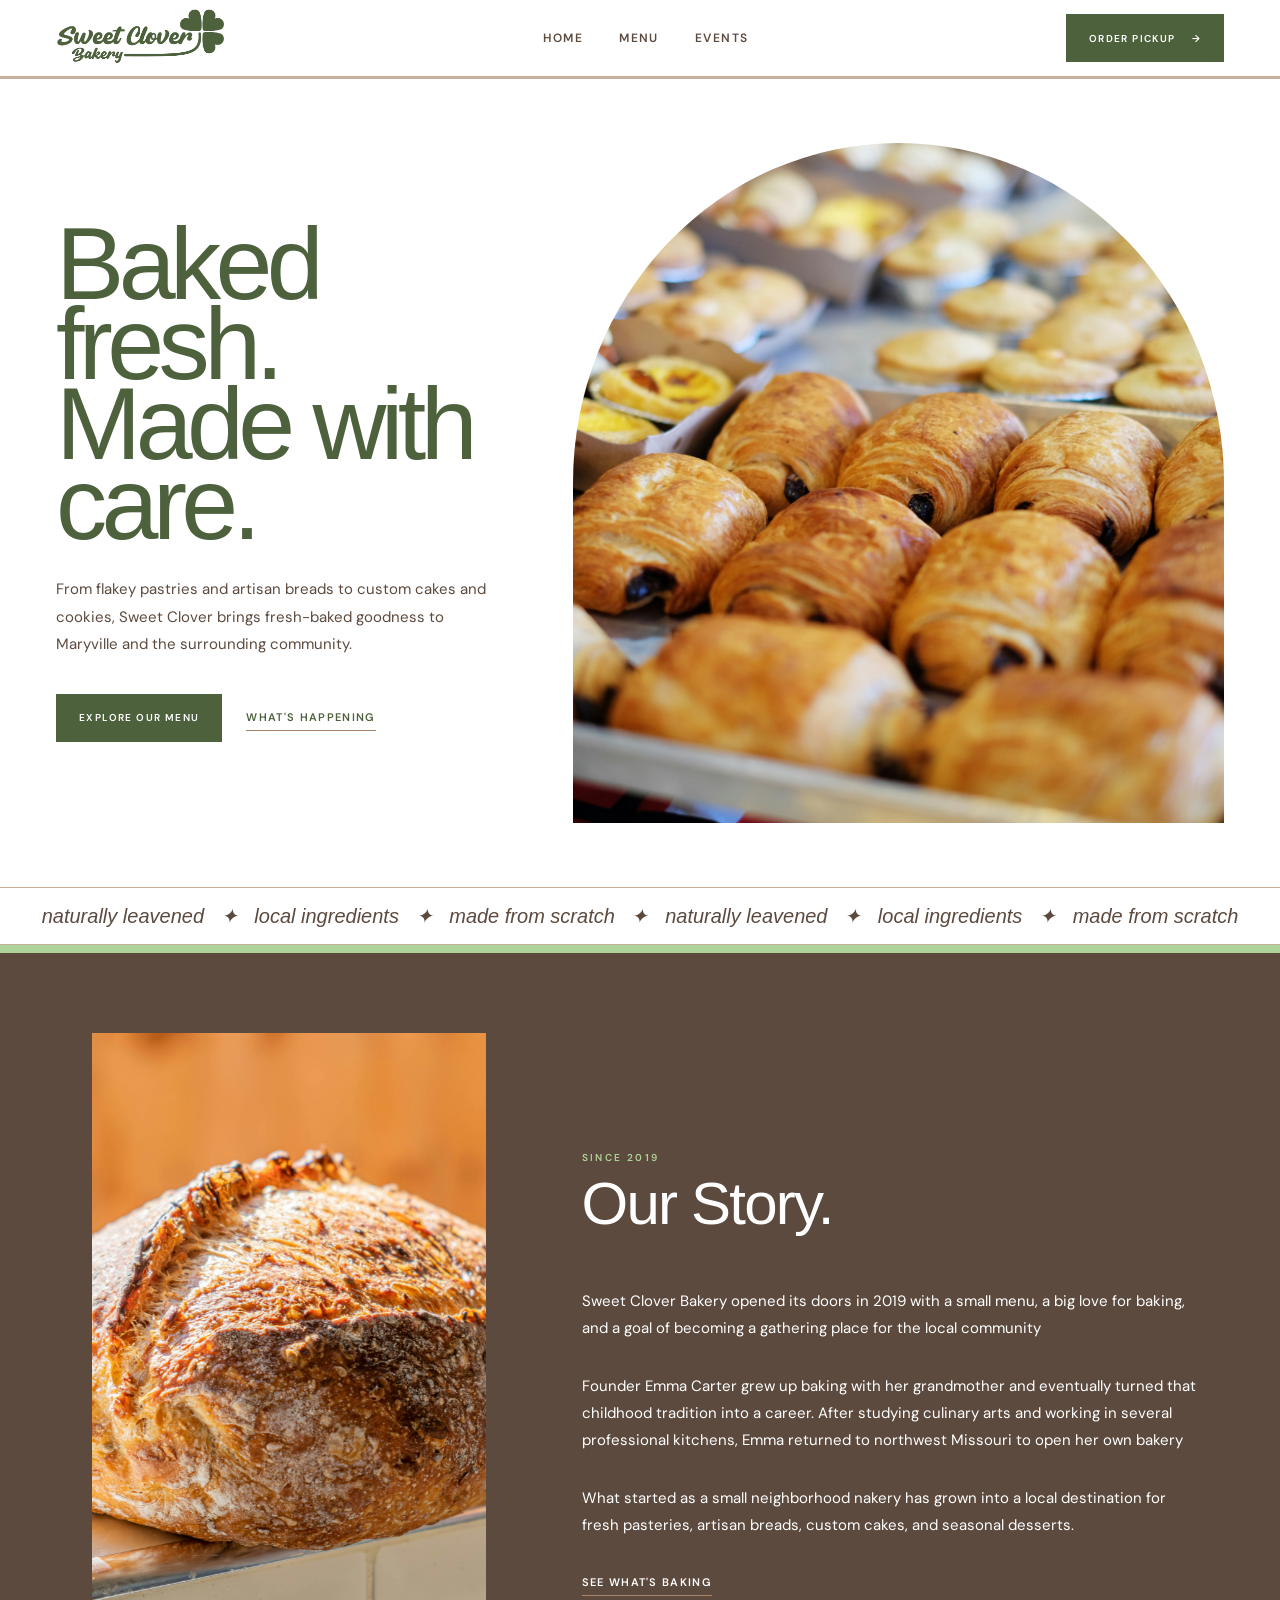
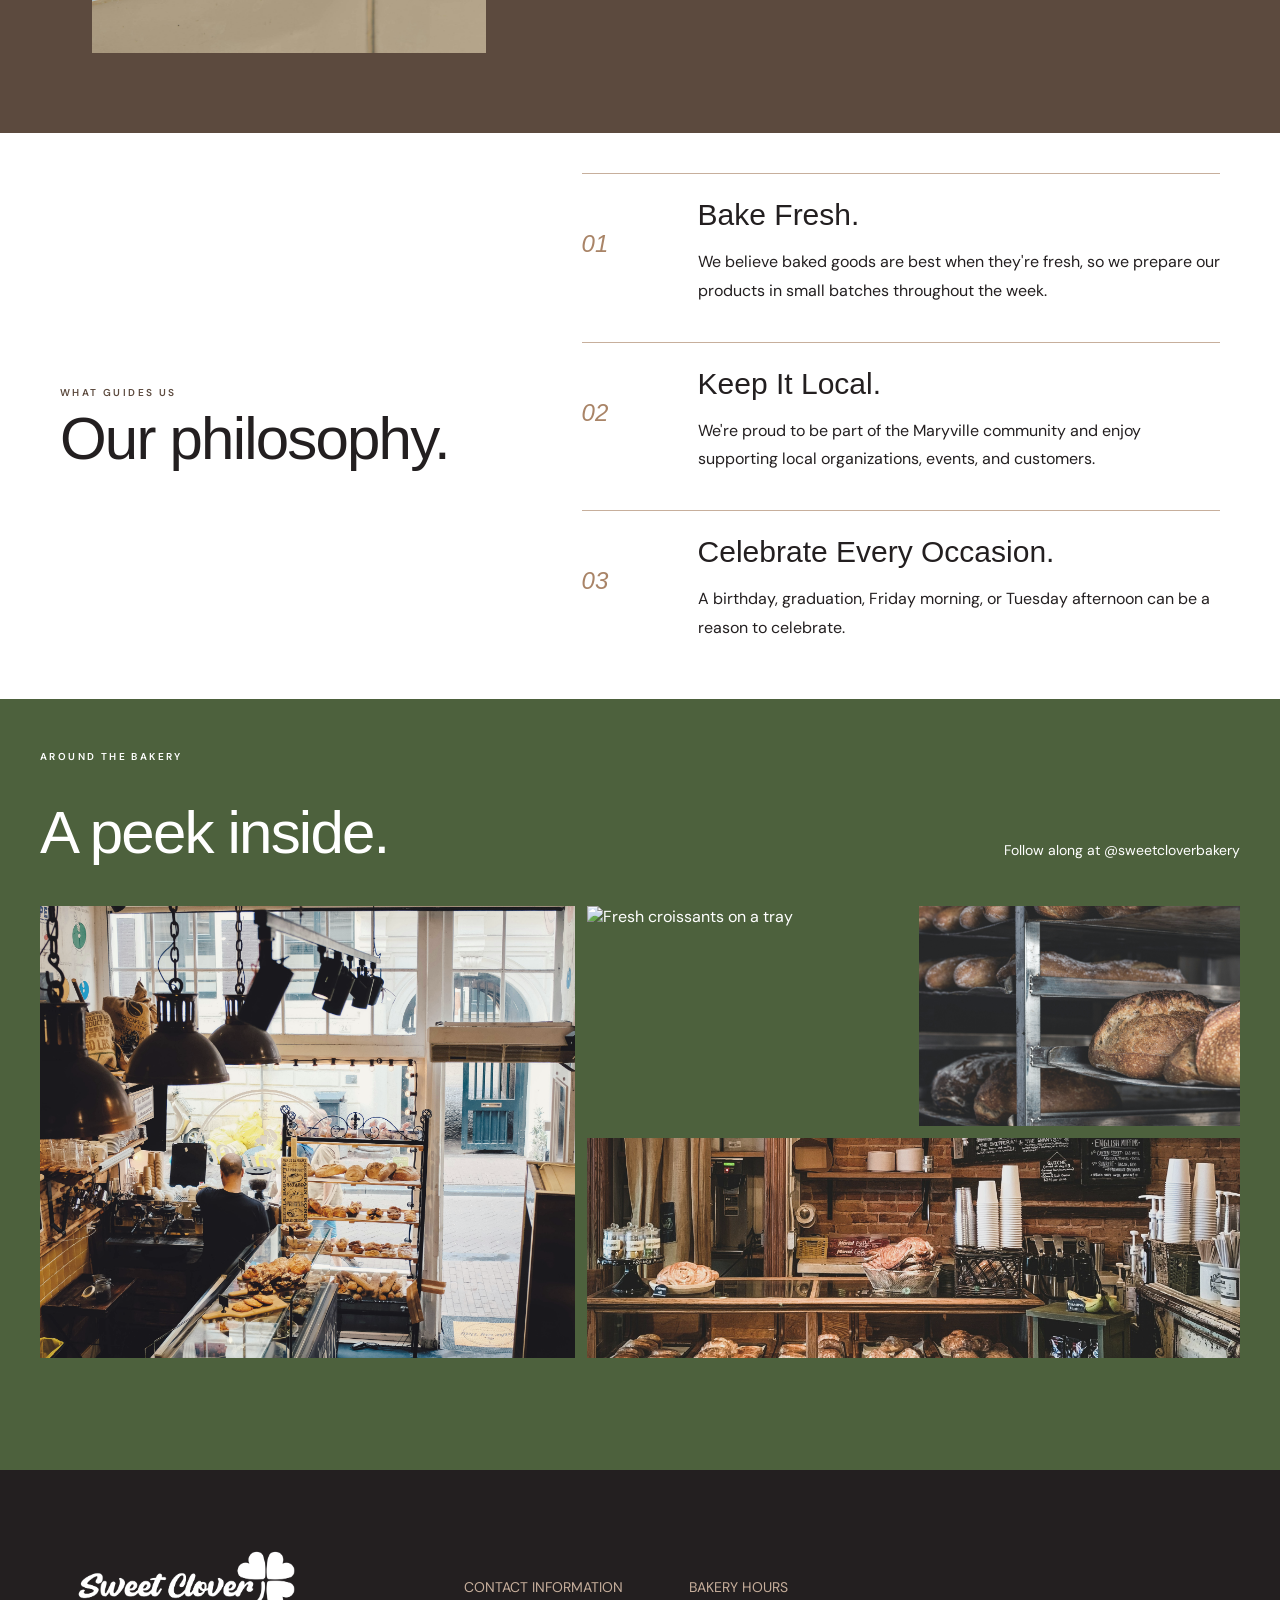
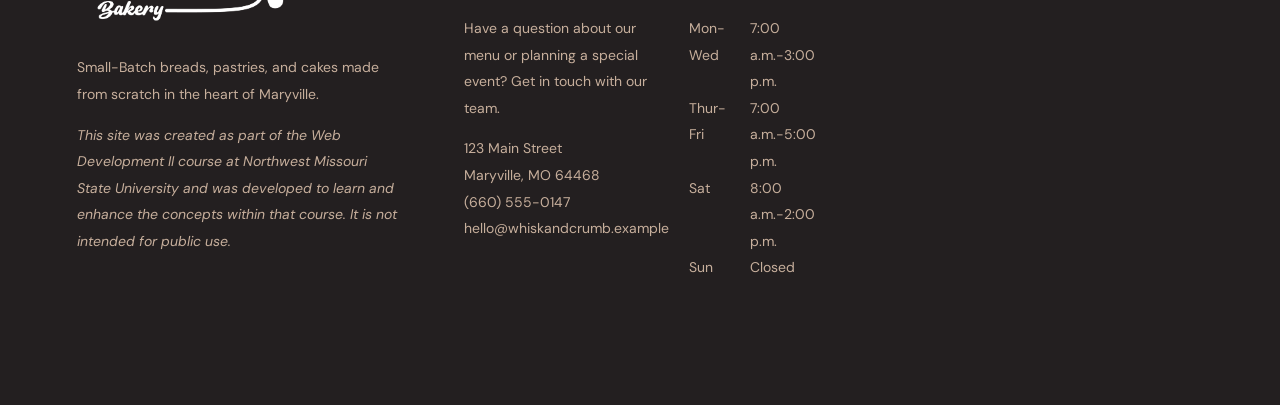
==== index.html @ 366e2a85 "Fixed Color Contrast for ADA" ====
<!DOCTYPE html>
<html lang="en">

<head>
    <!--
         Project Name: Group 3 Sweet Clover Bakery Site
        Author(s):Riley Fain, Carter Gebhards, Ava Wohlenhaus
        Date: 10/16/2026
         Filename: index.html
   
      -->

    <meta charset="utf-8" >
    <meta name="viewport" content="width=device-width, initial-scale=1" >
    <title>Sweet Clover Bakery | Maryville, Missouri</title>
    <link href="styles.css" rel="stylesheet" >
</head>

<body>
    <header>
        <div class="headerContent">
            <a class="brand" href="index.html">
                <img class="headerLogo" src="logos/sweetclover.png" alt="Sweet Clover Bakery" >

            </a>
            <nav class="desktopNav">
                <a class="activeNavLink " href="index.html">Home</a>
                <a class="navLink" href="menu.html">Menu</a>
                <a class="navLink" href="events.html">Events</a>
            </nav>
            <a class="buttonDark" href="menu.html#order">Order pickup <span>→</span></a>

        </div>
    </header>

    <main>
        <section class="homeBeg">
            <div class="homeBegIn">
                <div class="homeCopy">
                    <h1>Baked fresh.<br>Made with care.</h1>
                    <p class="lead">From flakey pastries and artisan breads to custom cakes and cookies, Sweet Clover brings fresh-baked goodness to Maryville and the surrounding community.</p>
                    <div class="buttonRow">
                        <a class="buttonDark" href="menu.html">Explore our menu</a>
                        <a class="textLink" href="events.html">What's happening</a>
                    </div>
                </div>
                <div class="homeImage">
                    <img src="indexPhotos/filledpasteries.jpeg" alt="Fresh pasteries arranged in the bakery" >
                </div>
            </div>
            <div class="marquee">naturally leavened &nbsp; &#10022; &nbsp; local ingredients &nbsp; &#10022; &nbsp; made from scratch &nbsp; &#10022; &nbsp; naturally leavened &nbsp; &#10022; &nbsp; local ingredients &nbsp; &#10022; &nbsp; made from scratch</div>

        </section>
        <section class="sectionBrown">
            <div class="storyLayout">
            <div class="featureImage">
                <img src="indexPhotos/breadLoaf.jpeg" alt="Hand-shaped bread loaf on a bakery table" >
            </div>
            <div>
                <div class="sectionHeading">
                    <p>Since 2019</p>
                    <h2>Our Story.</h2>
                </div>
                <div class="storyCopy">
                    <p>Sweet Clover Bakery opened its doors in 2019 with a small menu, a big love for baking, and a goal of becoming a gathering place for the local community</p>
                    <p>Founder Emma Carter grew up baking with her grandmother and eventually turned that childhood tradition into a career. After studying culinary arts and working in several professional kitchens, Emma returned to northwest Missouri to open her own bakery</p>
                    <p>What started as a small neighborhood nakery has grown into a local destination for fresh pasteries, artisan breads, custom cakes, and seasonal desserts.</p>
                </div>
                <a class="textLinkLight spacedLink" href="menu.html">See what's baking</a>
            </div>
                </div>
        </section>
        <section>
            <div class="storyLayout">
            <div class="sectionHeading philosophy">
                <p style="color: #5c4a3e;">What guides us</p>
                <h2>Our philosophy.</h2>
            </div>
            <div class="timeline">
                <article>
                    <p class="timelineDate">01</p>
                    <div>
                        <h3>Bake Fresh.</h3>
                        <p>We believe baked goods are best when they're fresh, so we prepare our products in small batches throughout the week.</p>
                    </div>
                </article>
                <article>
                    <p class="timelineDate">02</p>
                    <div>
                        <h3>Keep It Local.</h3>
                        <p>We're proud to be part of the Maryville community and enjoy supporting local organizations, events, and customers.</p>
                    </div>
                </article>
                <article>
                    <p class="timelineDate">03</p>
                    <div>
                        <h3>Celebrate Every Occasion.</h3>
                        <p>A birthday, graduation, Friday morning, or Tuesday afternoon can be a reason to celebrate.</p>
                    </div>
                </article>
            </div>
                </div>
        </section>
        <section class="gallerySection">
            <div class="galleryHeading">
                <div class="sectionHeadingGallery">
                <p>Around the bakery</p>
                <h2>A peek inside.</h2>
                    </div>
                <p>Follow along at @sweetcloverbakery</p>
            </div>
            <div class="galleryGrid">
                <img src="indexPhotos/binside.jpeg" alt="The bakery storefront" >
                <img src="indexPhotos/pastryStack.jpeg" alt="Fresh croissants on a tray" >
                <img src="indexPhotos/breadShelf.jpeg" alt="Bread loaves cooling on racks" >
                <img src="indexPhotos/bDisplay.jpeg" alt="The bakery counter willed with fresh bread" >
            </div>
        </section>
    </main>

    <footer>
        <div id="footerTop">
            <img src="logos/sweetclover2.png" alt="Sweet Clover Bakery Logo" id="footerLogo">
            <p id="footerBlurb">Small-Batch breads, pastries, and cakes made from scratch in the heart of Maryville.</p>
            <p><i>This site was created as part of the Web Development II course at Northwest Missouri State University and was developed to learn and enhance the concepts within that course. It is not intended for public use.</i></p>
        </div>
        <div id="footerLower">
        <div class="footerInfo">
            <p>CONTACT INFORMATION</p>
            <p id="infoBlurb">Have a question about our menu or planning a special event? Get in touch with our team.</p>
            <address>123 Main Street<br>Maryville, MO 64468<br><a href="tel:+16605550147">(660) 555-0147</a><br><a href="mailto:hello@whiskandcrumb.example">hello@whiskandcrumb.example</a></address>
        </div>
        <div class="footerInfo">
            <p>BAKERY HOURS</p>
            <dl>
                <dt>Mon-Wed</dt>
                <dd>7:00 a.m.-3:00 p.m.</dd>
                <dt>Thur-Fri</dt>
                <dd>7:00 a.m.-5:00 p.m.</dd>
                <dt>Sat</dt>
                <dd>8:00 a.m.-2:00 p.m.</dd>
                <dt>Sun</dt>
                <dd>Closed</dd>
            </dl>
        </div>
            </div>
    </footer>
</body>



</html>
---- styles.css ----
@charset "utf-8";

/*
   Project Name: Group 3 Sweet Clover Bakery Site
   Author(s):Riley Fain, Carter Gebhards, Ava Wohlenhaus
   Date: 10/16/2026
   Filename: styles.css

*/
@import url("https://fonts.googleapis.com/css2?family=DM+Sans:opsz,wght@9..40,400;9..40,500;9..40,600&display=swap");

:root {
    font-family: "DM Sans", sans-serif;
    color: #231f20;
    background: #ffffff;
}


/* HTML and Body styles */
* {
    box-sizing: border-box;
}

html {
    scroll-behavior: smooth;
}

body {
    margin: 0;
    min-width: 320px;
    background: white;
    font-family: "DM Sans", sans-serif;
    /*Sourced from ChatGPT*/
    overflow-x: hidden;
}

img {
    display: block;
    max-width: 100%;
}

a {
    color: inherit;
    text-decoration: none;
}

button,
input,
select,
textarea {
    font: inherit;
}

a:focus-visible,
button:focus-visible,
input:focus-visible,
select:focus-visible,
textarea:focus-visible,
summary:focus-visible {
    outline: 2px solid #a98467;
    outline-offset: 3px;
}

h1,
h2,
h3 {
    margin-top: 0;
    font-family: "Arial Rounded MT Bold", Arial, sans-serif;
    font-weight: 400;
}

p {
    line-height: 1.8
}

em {
    color: #5c4a3e;
    font-weight: 400;
}



/* Header styles */
header {
    position: sticky;
    top: 0;
    z-index: 50;
    border-bottom: 3px solid #c7af9c;
    background: rgba(255, 255, 255, .96);
}

.headerContent {
    display: flex;
    height: 76px;
    max-width: 1600px;
    margin: auto;
    padding: 0 56px;
    align-items: center;
    justify-content: space-between;
}

.headerLogo {
    width: 170px;
    height: 90px;
    object-fit: cover;
    object-position: bottom;
    padding-bottom: 5px;
}

.headerContent .buttonDark {
    display: none;
}

/* Navigation list styles */
.desktopNav {
    display: flex;
    gap: 36px;
    align-items: center;
}


.navLink {
    position: relative;
    color: #5c4a3e;
    font-size: 12px;
    font-weight: 600;
    letter-spacing: .12em;
    text-transform: uppercase;
}

.activeNavLink {
    position: relative;
    color: #5c4a3e;
    font-size: 12px;
    font-weight: 600;
    letter-spacing: .12em;
    text-transform: uppercase;
}

.navLink::after {
    position: absolute;
    right: 0;
    bottom: -9px;
    left: 0;
    height: 1px;
    content: "";
    background: #a98467;
    transform: scaleX(0);
    transition: transform 180ms ease;
}

.activeNavLink:hover::after,
.activeNavLink::after {
    transform: scaleX(1);
}

/* Button styles */
.buttonDark {
    display: inline-flex;
    min-height: 48px;
    padding: 0 22px;
    align-items: center;
    justify-content: center;
    gap: 16px;
    border: 1px solid #4d613d;
    font-size: 10px;
    font-weight: 600;
    letter-spacing: .14em;
    text-transform: uppercase;
    transition: 180ms ease;
    background: #4d613d;
    color: white;
}

.buttonDark:hover {
    border-color: #85bc64;
    background: #85bc64;
    color: #231f20;
    transform: translateY(-2px);
}

.buttonRow .buttonDark {
    margin-right: 20px;
}

.textLink {
    display: inline-flex;
    padding-bottom: 6px;
    align-items: center;
    gap: 11px;
    border-bottom: 1px solid #a98467;
    color: #4d613d;
    font-size: 11px;
    font-weight: 600;
    letter-spacing: .12em;
    text-transform: uppercase;
    margin-top: 36px;
}

.textLink:hover {
    color: #a98467;
}

.textLinkLight {
    display: inline-flex;
    padding-bottom: 6px;
    align-items: center;
    gap: 11px;
    border-bottom: 1px solid #a98467;
    color: #ffffff;
    font-size: 11px;
    font-weight: 600;
    letter-spacing: .12em;
    text-transform: uppercase;
    margin-top: 36px;
}

.textLinkLight:hover {
    color: #b0d399;
}

/* Article Styles */
.pageHead {
    padding: 140px 40px 60px;
    text-align: center;
}

.introLine {
    margin-bottom: 20px;
    color: #4d613d;
    font-size: 10px;
    font-weight: 600;
    letter-spacing: .24em;
    line-height: 1.5;
    text-transform: uppercase;
}

.pageTitle {
    color: #5c4a3e;
    margin: 0;
    font-family: "Arial Rounded MT Bold", "Arial Rounded MT", Arial, sans-serif;
    font-size: 5em;
    font-weight: 400;
    line-height: .8;
}

.pageBlurb {
    padding-bottom: 20px;
    margin: 32px auto 0;
    max-width: 580px;
    color: #5c4a3e;
    font-size: 15px;
    line-height: 1.85;
}

/* Home Page */
.homeBeg {
    overflow: hidden;
}

.homeBegIn {
    min-height: calc(80vh - 76px);
    max-width: 1400px;
    margin: auto;
    padding: 64px 56px;
    grid-template-columns: .82fr 1.18fr;
    align-items: center;
    gap: 64px;
}

.homeCopy {
    position: relative;
    z-index: 2;
}

.homeCopy h1 {
    margin: 0;
    color: #4d613d;
    font-family: "Arial Rounded MT Bold", "Arial Rounded MT", Arial, sans-serif;
    font-size: clamp(3.4rem, 8vw, 8rem);
    font-weight: 400;
    line-height: .78;
    letter-spacing: -.055em;
}

.lead {
    max-width: 450px;
    margin-top: 32px;
    color: #5c4a3e;
    font-size: 15px;
    line-height: 1.85;
}

.homeImage {
    display: none;
}

.marquee {
    overflow: hidden;
    padding: 16px 0;
    border-top: 1px solid #c7af9c;
    border-bottom: 1px solid #c7af9c;
    color: #5c4a3e;
    font-family: "Arial Rounded MT Bold", "Arial Rounded MT", Arial, sans-serif;
    font-size: 20px;
    font-style: italic;
    white-space: nowrap;
    text-align: center;
}

.featureImage {
    display: none;
}

.featureImage img {
    display: none;
}

.gallerySection {
    padding: 40px 40px 112px 40px;
    background: #4d613d;
    color: #ffffff;
}

.sectionHeadingGallery > p {
    color: #ffffff;
    font-size: 10px;
    font-weight: 600;
    letter-spacing: .24em;
    line-height: 1.5;
    text-transform: uppercase;
}

.sectionHeadingGallery > h2 {
    margin: 0;
    font-family: "Arial Rounded MT Bold", "Arial Rounded MT", Arial, sans-serif;
    font-size: 60px;
    font-weight: 400;
    line-height: .96;
    letter-spacing: -.03em;
    padding-top: 30px;
    padding-bottom: 15px;
    max-width: 672px;
}

.gallerySection h2 {
    color: #ffffff;
}

.galleryHeading {
    margin-bottom:30px;
    align-items: end;
    justify-content: space-between;
    gap: 24px;
}

.galleryHeading > p {
    max-width: 320px;
    font-size: 14px;
    line-height: 1.7;
}

.galleryGrid {
    display: grid;
    grid-template-columns: 1.25fr .75fr .75fr;
    grid-template-rows: 220px 220px;
    gap: 12px;
}

.galleryGrid img {
    width: 100%;
    height: 100%;
    object-fit: cover;
    filter: saturate(.75);
    transition: filter 250ms ease;
}

.galleryGrid img:hover {
    filter: saturate(1);
}

.galleryGrid img:first-child {
    grid-row: span 2;
}

.galleryGrid img:last-child {
    grid-column: span 2;
}

.sectionHeading philosophy p {
    color: #5c4a3e;
    font-size: 10px;
    font-weight: 600;
    letter-spacing: .24em;
    line-height: 1.5;
    text-transform: uppercase;
}

.timeline {
    display: grid;
    gap: 20px;
}

.timeline article {
    display: grid;
    padding-top: 24px;
    grid-template-columns: 100px 1fr;
    gap: 16px;
    border-top: 1px solid #c7af9c;

}

.timelineDate {
    color: #a98467;
    font-family: "Arial Rounded MT Bold", "Arial Rounded MT", Arial, sans-serif;
    font-size: 24px;
    font-style: italic;
}

.timeline h3 {
    margin-bottom: 12px;
    font-family: "Arial Rounded MT Bold", "Arial Rounded MT", Arial, sans-serif;
    font-size: 30px;
    font-weight: 400;
}

.storyCopy {
    display: grid;
    max-width: 620px;
    gap: 16px;
    color: #ffffff;
    font-size: 15px;
    line-height: 1.75;
}

.storyCopy p {
    margin-bottom: 0;
}

.sectionBrown {
    border-top: 8px solid #b0d399;
    background: #5c4a3e
}

.storyLayout {
    max-width: 1240px;
    margin: auto;
    align-items: center;
    gap: 96px;
    padding: 40px;
}

.sectionHeading {
    padding-top: 40px;
    padding-bottom: 40px;
    max-width: 672px;
}


.sectionHeading p {
    margin-top: 20px;
    color: #b0d399;
    font-size: 10px;
    font-weight: 600;
    letter-spacing: .24em;
    line-height: 1.5;
    text-transform: uppercase;
}

.sectionHeading h2 {
    margin: 0;
    font-family: "Arial Rounded MT Bold", "Arial Rounded MT", Arial, sans-serif;
    font-size: 60px;
    font-weight: 400;
    line-height: .96;
    letter-spacing: -.03em;
}

.sectionBrown .sectionHeading h2 {
    color: #ffffff;
}

/*Article Styles - MENU*/
#menuContent {
    padding: 0 56px 20px;
    max-width: 1120px;
    margin: auto;
}

#menuCatagories {
    display: flex;
    margin-bottom: 64px;
    padding: 20px 0;
    flex-wrap: wrap;
    justify-content: center;
    gap: 12px 32px;
    border-top: 1px solid #c7af9c;
    border-bottom: 1px solid #c7af9c;
}

#menuCatagories a {
    color: #4d613d;
    font-size: 12px;
    font-weight: 600;
    text-transform: uppercase;
}

#menuCatagories a:hover {
    color: #a98467;
}

#menuSections {
    display: grid;
    gap: 80px;
}

.menuSection {
    scroll-margin-top: 120px;
}

.sectionTitle h2 {
    margin: 0;
    font-family: "Arial Rounded MT Bold", "Arial Rounded MT", Arial, sans-serif;
    font-size: 30px;
    font-weight: 400;
    line-height: 1;
}

.sectionItems {
    border-top: 1px solid #c7af9c;
}

.sectionItem {
    display: flex;
    padding: 22px 0;
    align-items: flex-start;
    justify-content: space-between;
    gap: 24px;
    border-bottom: 1px solid #c7af9c;
}

.sectionItem img {
    width: 128px;
    height: 112px;
    flex: none;
    object-fit: cover;
}

.itemCopy {
    min-width: 0;
    flex: 1;
}

.itemCopy h3 {
    margin: 0;
    font-family: "Arial Rounded MT Bold", "Arial Rounded MT", Arial, sans-serif;
    font-size: 18px;
    font-weight: 400;
    line-height: 1.25;
}

.itemCopy p {
    margin: 4px 0 0;
    color: #5c4a3e;
    font-size: 13px;
    line-height: 1.5;
}

.price {
    color: #4d613d;
    font-family: "Arial Rounded MT Bold", "Arial Rounded MT", Arial, sans-serif;
    font-size: 20px;
}

#Seasonal {
    scroll-margin-top: 76px;
    background: #5c4a3e;
    color: #ffffff;
    display: grid;
    max-width: 1240px;
    margin: auto;
    align-items: start;
    gap: 80px;
    padding: 40px;
}

.seasonalHeading h2 {
    color: #b0d399;
    margin: 0;
    font-family: "Arial Rounded MT Bold", "Arial Rounded MT", Arial, sans-serif;
    font-size: 48px;
    font-weight: 400;
    line-height: 1;
}

.seasonalHeading > p {
    margin-bottom: 20px;
    color: #ffffff;
    font-size: 10px;
    font-weight: 600;
    letter-spacing: .24em;
    line-height: 1.5;
    text-transform: uppercase;
}

#holidayInfo p {
    margin-bottom: 20px;
    color: #5c4a3e;
    font-size: 10px;
    font-weight: 600;
    letter-spacing: .24em;
    line-height: 1.5;
    text-transform: uppercase;
}

#Seasonal img {
    display: none;
}

.seasonalItems {
    margin-top: 44px;
    border-top: 1px solid #c7af9c;
}

.seasonalItems article {
    display: grid;
    padding: 24px 0;
    grid-template-columns: minmax(0, 1fr);
    gap: 20px;
    border-bottom: 1px solid #c7af9c;
}

.seasonalItems h3,
.holidayInfo h3 {
    margin: 0;
    font-family: "Arial Rounded MT Bold", "Arial Rounded MT", Arial, sans-serif;
    font-size: 18px;
    font-weight: 400;
}

.seasonalItems p {
    margin: 8px 0 0;
    color: #ffffff;
    font-size: 14px;
    line-height: 1.7;
}

#holidayInfo {
    display: grid;
    margin-top: 40px;
    padding: 32px;
    align-items: end;
    gap: 32px;
    border-top: 8px solid #b0d399;
    background: #ffffff;
    color: #231f20;
}

#holidayInfo h3 {
    color: #231f20;
    margin: 0;
    font-family: "Arial Rounded MT Bold", "Arial Rounded MT", Arial, sans-serif;
    font-size: 30px;
    font-weight: 400;
    line-height: 1;
}

#holidayInfo p:last-child {
    margin: 8px 0 0;
    color: #5c4a3e;
    font-size: 14px;
    text-transform: initial;
    font-weight: initial;
    letter-spacing: initial;
}

#customDesserts {
    background: #5c4a3e;
    scroll-margin-top: 76px;
    border-top: 10px solid #ffffff;
    grid-template-columns: 1fr 1fr;
    padding: 40px;
}

#customDesserts img {
    position: relative;
    width: 100%;
}

#customHeading h2 {
    max-width: 672px;
    color: #b0d399;
    margin: 0;
    font-family: "Arial Rounded MT Bold", "Arial Rounded MT", Arial, sans-serif;
    font-size: 48px;
    font-weight: 400;
    line-height: 1;
}

#customHeading p {
    margin-bottom: 20px;
    color: #ffffff;
    font-size: 10px;
    font-weight: 600;
    letter-spacing: .24em;
    line-height: 1.5;
    text-transform: uppercase;
}

#customHeading #customIntro {
    margin: 8px 0 0;
    font-size: 14px;
    text-transform: initial;
    font-weight: initial;
    letter-spacing: initial;
}

.optionsLayout {
    display: grid;
    margin-top: 36px;
    border-bottom: 1px solid #c7af9c;
    column-gap: 32px;
}

.customOpt {
    padding: 20px 0;
    border-top: 1px solid #c7af9c;
}

.customOpt > h3 {
    color: #b0d399;
    font-family: "Arial Rounded MT Bold", "Arial Rounded MT", Arial, sans-serif;
    font-size: 18px;
    margin: 0;
}

.customOpt > p {
    margin: 8px 0 0;
    color: #ffffff;
    font-size: 14px;
    line-height: 1.7;
}

#orderPhone {
    border-top: 1px solid #c7af9c;
    border-bottom: 1px solid #c7af9c;
    padding-bottom: 20px;
}

#orderPhone p {
    margin: 20px 0 0;
    padding-top: 15px;
    padding-bottom: 20px;
    color: #ffffff;
    font-size: 14px;
    line-height: 1.7;
    border-top: 1px solid #c7af9c;
}

#orderPhone a {
    color: #b0d399;
    font-family: "Arial Rounded MT Bold", "Arial Rounded MT", Arial, sans-serif;
    font-size: 28px;
}

#orderPhone a:hover {
    color: #ffffff;
}

.orderLayout {
    display: grid;
    max-width: 1120px;
    margin: auto;
}

.orderHeading p {
    margin-bottom: 20px;
    color: #4d613d;
    font-size: 10px;
    font-weight: 600;
    letter-spacing: .24em;
    line-height: 1.5;
    text-transform: uppercase;
}

.orderHeading h2 {
    color: #231f20;
    margin: 0;
    font-family: "Arial Rounded MT Bold", "Arial Rounded MT", Arial, sans-serif;
    font-size: 48px;
    font-weight: 400;
    line-height: 1;
}

.orderIntro p {
    margin: 20px 0 0;
    padding-top: 15px;
    padding-bottom: 20px;
    color: #231f20;
    font-size: 18px;
    line-height: 1.7;
}

#orderLeft {
    padding: 40px;
}

#orderForm {
    display: grid;
    grid-template-columns: 1fr 1fr;
    padding: 0 40px 40px 40px;
}

#orderForm > .field {
    padding: 10px;
}

.field {
    display: grid;
    gap: 10px;
}

.field > span,
#addInfo > span {
    color: #5c4a3e;
    font-size: 1em;
    letter-spacing: 0.1em;
    text-transform: uppercase;
    font-weight: 500;
}

.field i,
#addInfo i {
    color: #807e7e;
}

#addInfo {
    grid-column: span 2;
    padding-top: 20px;
    padding-bottom: 20px;
}

.field input,
.field select,
#addInfo textarea {
    width: 100%;
    border: 1px solid #5c4a3e;
    border-radius: 0;
    padding: 10px;
    color: #231f20;
    font-size: 1em;
    resize: vertical;
    background: transparent;
    outline: none;
}

.orderOptions {
    display: grid;
    grid-column: span 2;
    gap: 20px;
    margin: 0;
    padding: 20px;
}

.orderItem {
    display: grid;
    grid-template-columns: 2fr 1fr;
    gap: 20px;

}


/* Image Styles */
.sectionItem img {
    width: 128px;
    height: 112px;
    flex: none;
    object-fit: cover;
}


/* Page footer styles */
footer {
    background: #231f20;
    color: white;
    padding: 80px 6%;
}


#footerLogo {
    width: 220px;
    height: 90px;
    object-fit: cover;
    object-position: bottom;
    margin-bottom: 12px;

}

#footerTop {
    color: #c7af9c;
    margin-bottom: 24px;
    font-size: 1em;
}

#footerBlurb {
    display: none;
}

#infoBlurb {
    display: none;
}

footer p,
footer address,
footer dl {
    max-width: 100%;
    color: #c7af9c;
    font-size: 14px;
    font-style: normal;
    line-height: 1.9;
}

.footerInfo {
    margin-bottom: 20px;
    padding: 10px;
    width: 100%;
}

footer dl {
    display: grid;
    max-width: 320px;
    grid-template-columns: 1fr auto;
    column-gap: 24px;
}

footer dd {
    margin: 0;
}

footer a:hover {
    color: white;
}

/* Article Styles - EVENTS */

.eventsLabel {
    margin: 0;
    padding-right: 46px;
    padding-left: 46px;
    padding-bottom: 20px;
    border-bottom: 1px solid #c7af9c;
    margin-bottom: 20px;
    color: #5c4a3e;
    font-size: 10px;
    font-weight: 600;
    letter-spacing: .24em;
    line-height: 1.5;
    text-transform: uppercase;
}

.eventRow {
    padding: 46px;
    align-items: center;
    gap: 32px;
    border-bottom: 1px solid #c7af9c;
}

.eventDate {
    color: #4d613d;
    font-family: "Arial Rounded MT Bold", "Arial Rounded MT", Arial, sans-serif;
    font-size: 20px;
    font-style: italic;
}

.eventRow h2 {
    margin: 0;
    font-family: "Arial Rounded MT Bold", "Arial Rounded MT", Arial, sans-serif;
    font-size: 28px;
    font-weight: 400;
}

.eventDeets {
    color: #5c4a3e;
    font-size: 14px;
    line-height: 1.7;
}

#newsletter {
    padding: 46px;
    background: #4d613d;
    color: #ffffff;
    text-align: center;
}

#newsletter h2 {
    margin: 0;
    font-family: "Arial Rounded MT Bold", "Arial Rounded MT", Arial, sans-serif;
    font-size: 30px;
    font-weight: 400;
}

#newsletter form {
    display: flex;
    max-width: 512px;
    margin: 32px auto 0;
    border-bottom: 1px solid #ffffff;
}

#newsletter input {
    width: 100%;
    padding: 16px;
    border: 0;
    background: transparent;
    color: #ffffff;
    outline: 0;
}

#newsletter input::placeholder {
    color: #b0d399;
}

#newsletter button {
    display: flex;
    padding: 0;
    align-items: center;
    gap: 8px;
    border: 0;
    background: transparent;
    color: #ffffff;
    font-size: 12px;
    font-weight: 600;
    letter-spacing: .12em;
    text-transform: uppercase;
    cursor: pointer;
}





/* =============================================
   Tablet and Desktop Styles: greater than 510px
   =============================================
*/
@media only screen and (min-width:511px) {
   
    .galleryHeading {
        display: flex;
    }
    
    .holidayInfo h3 {
        font-size: 28px;
    }

    .seasonalItems h3 {
        font-size: 28px;
    }

    .customOpt > h3 {
        font-size: 28px;
    }

    .eventRow h2 {
        font-size: 38px;
    }

    .eventDate {
        font-size: 28px;
    }

    #newsletter h2 {
        font-size: 60px;
    }
    
     #footerLower {
        display: grid;
        grid-template-columns: 1fr 1fr;
    }
}

/* =============================================
   Tablet and Desktop Styles: greater than 640px
   =============================================
*/
@media only screen and (min-width:641px) {
    .homeCopy h1 {
        font-size: clamp(4.4rem, 8vw, 8rem);
    }

    
    #holidayInfo {
        grid-template-columns: 1fr auto;
    }

    .optionsLayout {
        grid-template-columns: 1fr 1fr;
    }

    #newsletter {
        padding: 80px;
    }

    

    
}

/* =============================================
   Tablet and Desktop Styles: greater than 720px
   =============================================
*/
@media only screen and (min-width: 721px) {
    .headerContent .buttonDark {
        display: inline-flex;
    }

    .storyLayout {
        display: grid;
        grid-template-columns: .8fr 1.2fr;
    }
    
    .homeBegIn {
        display: grid;
    }
    
    .homeImage {
        display: grid;
        position: relative;
        min-height: 680px;
    }

    .homeImage > img {
        display: grid;
        position: absolute;
        width: 100%;
        height: 100%;
        object-fit: cover;
        border-radius: 50% 50% 0 0;
    }
    
    .featureImage {
    display: grid;
        position: relative;
    max-width: 512px;
    margin: auto;
    padding: 40px 0 40px 32px;
}

.featureImage img {
    display: grid;
        position: sticky;
        top: 112px;
        width: 100%;
        height: 620px;
        object-fit: cover;
}
    
    .storyTitle {
    position: sticky;
    top: 128px;
    align-self: start;
}

    .menuSection {
        display: grid;
        grid-template-columns: .6fr 1.4fr;
        gap: 80px;
    }

    .sectionTitle h2 {
        font-size: 28px;

    }

    .itemCopy h3 {
        font-size: 25px;
    }

    #Seasonal {
        display: grid;
        grid-template-columns: .8fr 1.2fr
    }

    #Seasonal img {
        display: grid;
        position: sticky;
        top: 112px;
        width: 100%;
        height: 620px;
        object-fit: cover;
    }

    #customDesserts img {
        display: grid;
        position: sticky;
        top: 112px;
        width: 100%;
        height: 620px;
        object-fit: cover;
    }

    .orderLayout {
        grid-template-columns: .6fr 1.4fr;
    }

    #orderForm {
        padding: 80px 40px 40px 40px;
    }

    .eventRow {
        display: grid;
        grid-template-columns: 90px 1fr 1.1fr auto;
    }
    
    footer {
        display: grid;
        grid-template-columns: 1fr 1fr 1fr;
        gap: 50px;
        width: 100%;

    }
    
    #footerBlurb {
        display: grid;
    }
    
    #infoBlurb {
        display: grid;
    }
   
}

/* =============================================
   Tablet and Desktop Styles: greater than 1020px
   =============================================
*/



@media only screen and (min-width: 1021px) {}
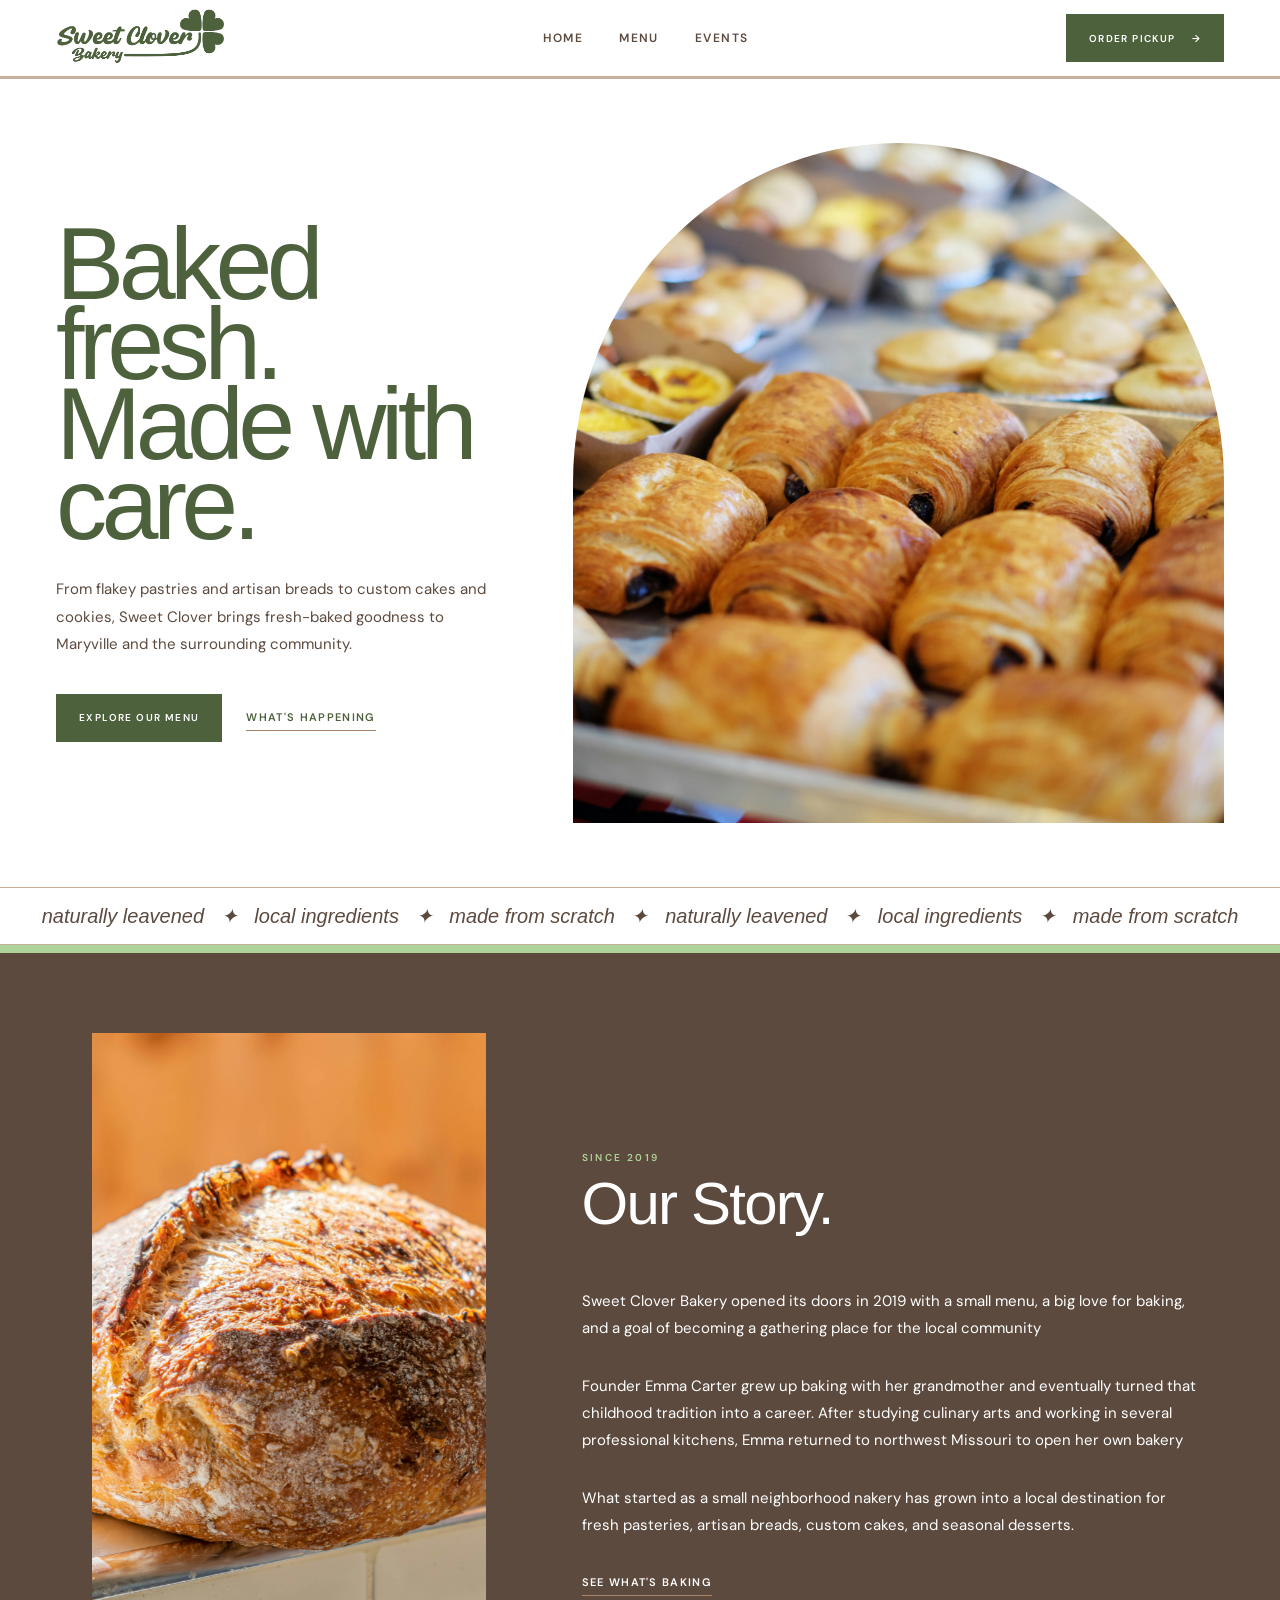
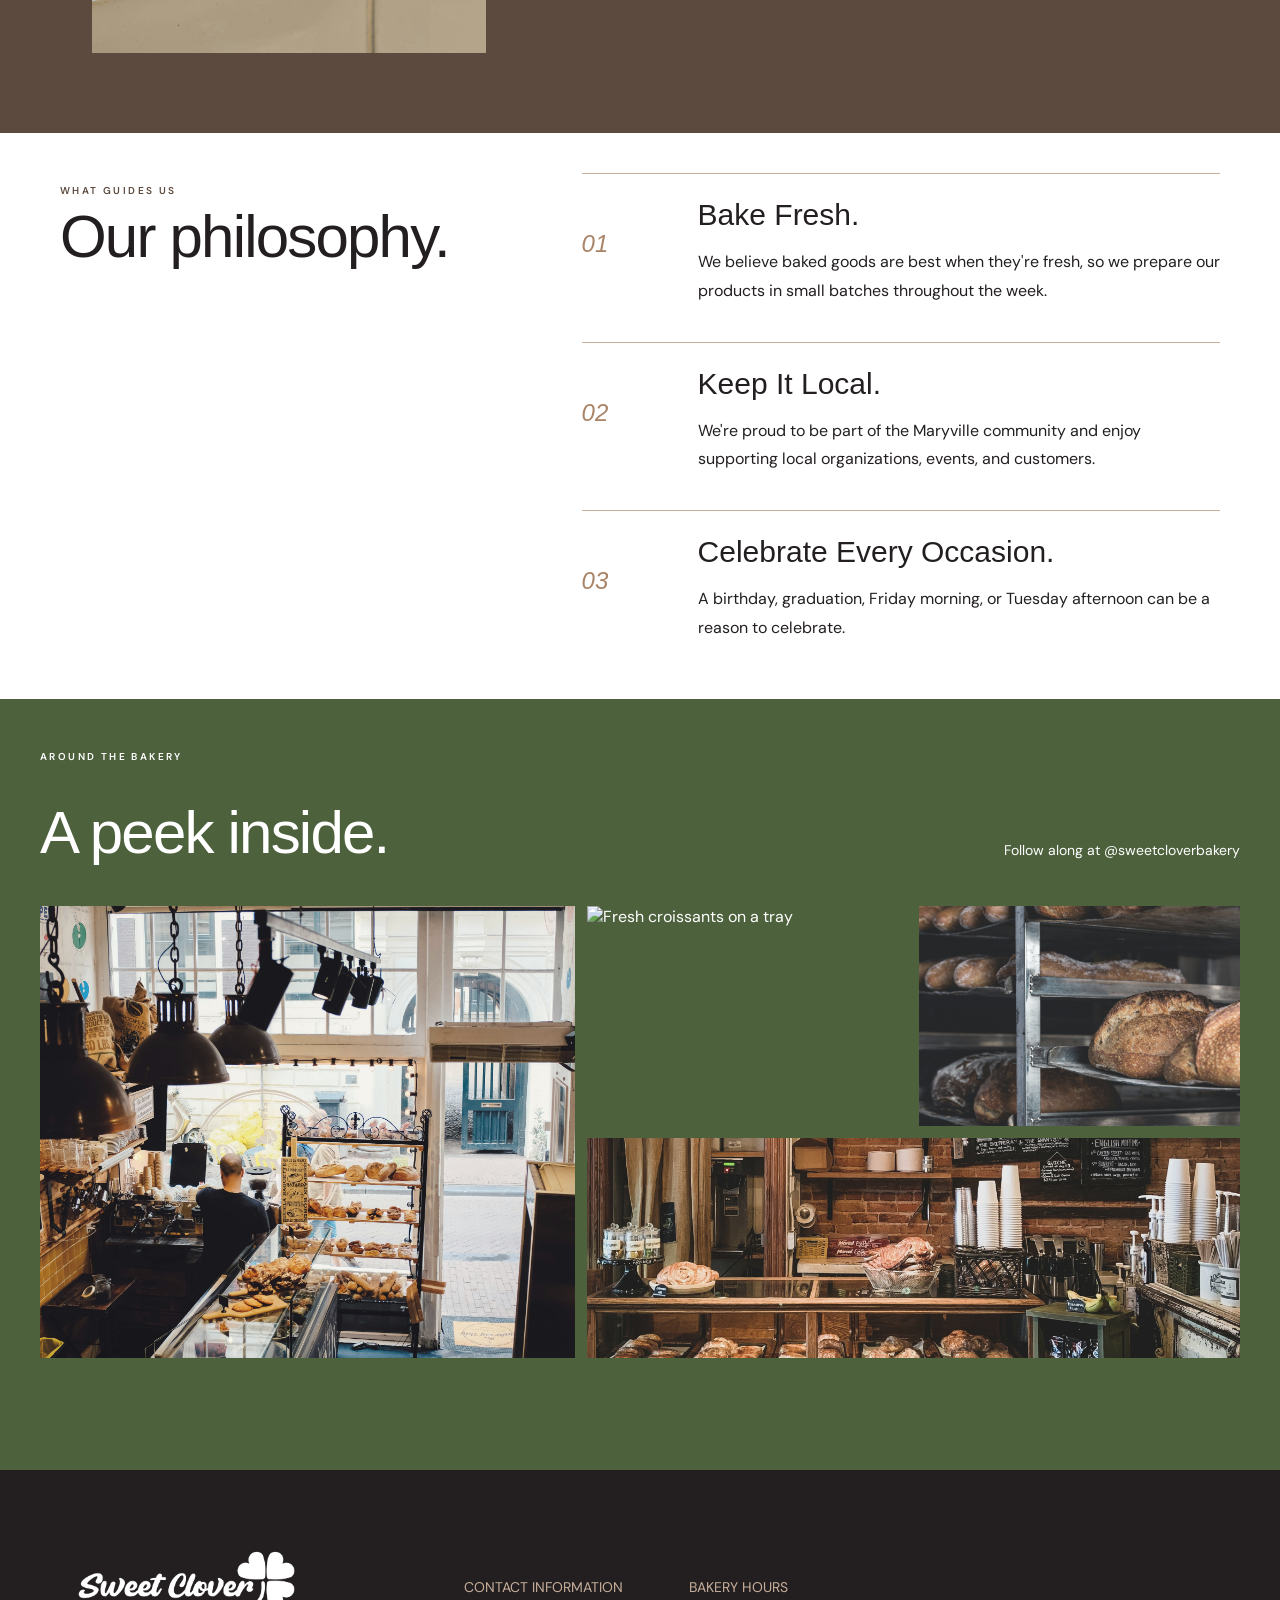
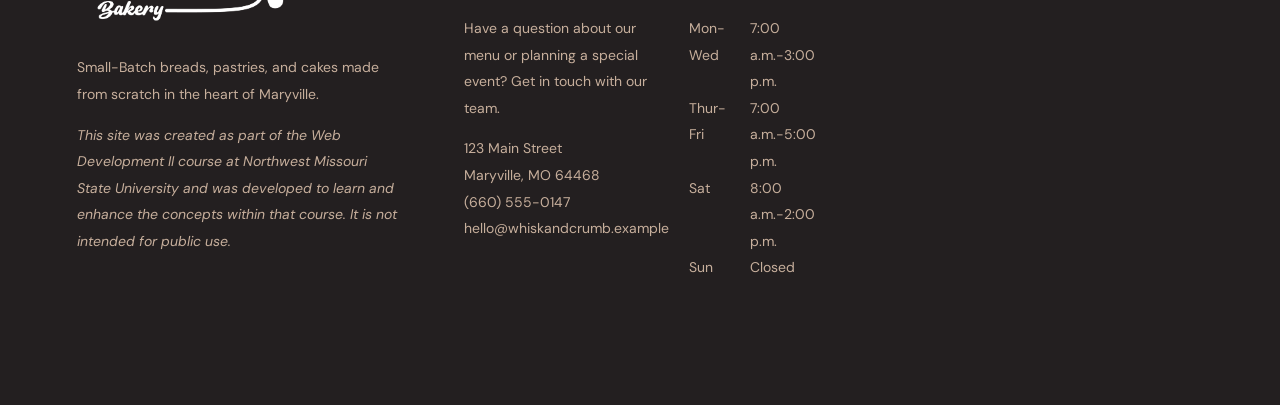
==== commit eab79416: "fixed Philosophy heading" ====
--- a/index.html
+++ b/index.html
@@ -10,10 +10,14 @@
    
       -->
 
-    <meta charset="utf-8" >
-    <meta name="viewport" content="width=device-width, initial-scale=1" >
-    <title>Sweet Clover Bakery | Maryville, Missouri</title>
-    <link href="styles.css" rel="stylesheet" >
+   <meta charset="utf-8" />
+  <meta name="viewport" content="width=device-width, initial-scale=1" />
+  <title>Sweet Clover Bakery | Fresh Baked Goods in Maryville, MO</title>
+  <meta name="description" content="All about Sweet Clover Bakery's founding and philosophy centered on homemade fresh baked goods in a local environment.">
+  <link rel="canonical" href="https://yourdomain.com/">
+  <meta property="og:title" content="Sweet Clover Bakery | Maryville, MO">
+  <meta property="og:description" content="Fresh pastries, artisan breads, custom cakes, and cookies made from scratch in Maryville.">
+  <link href="styles.css" rel="stylesheet" />
 </head>
 
 <body>
@@ -23,7 +27,7 @@
                 <img class="headerLogo" src="logos/sweetclover.png" alt="Sweet Clover Bakery" >
 
             </a>
-            <nav class="desktopNav">
+            <nav class="desktopNav" aria-label="Primary navigation">
                 <a class="activeNavLink " href="index.html">Home</a>
                 <a class="navLink" href="menu.html">Menu</a>
                 <a class="navLink" href="events.html">Events</a>
@@ -72,7 +76,7 @@
         </section>
         <section>
             <div class="storyLayout">
-            <div class="sectionHeading philosophy">
+            <div id="philosophyHead">
                 <p style="color: #5c4a3e;">What guides us</p>
                 <h2>Our philosophy.</h2>
             </div>
--- a/styles.css
+++ b/styles.css
@@ -225,15 +225,6 @@
     text-align: center;
 }
 
-.introLine {
-    margin-bottom: 20px;
-    color: #4d613d;
-    font-size: 10px;
-    font-weight: 600;
-    letter-spacing: .24em;
-    line-height: 1.5;
-    text-transform: uppercase;
-}
 
 .pageTitle {
     color: #5c4a3e;
@@ -387,7 +378,7 @@
     grid-column: span 2;
 }
 
-.sectionHeading philosophy p {
+#philosophyHead p {
     color: #5c4a3e;
     font-size: 10px;
     font-weight: 600;
@@ -395,6 +386,16 @@
     line-height: 1.5;
     text-transform: uppercase;
 }
+
+#philosophyHead h2 {
+    margin-bottom: 20px;
+    font-family: "Arial Rounded MT Bold", "Arial Rounded MT", Arial, sans-serif;
+    font-size: 60px;
+    font-weight: 400;
+    line-height: .96;
+    letter-spacing: -.03em;
+}
+
 
 .timeline {
     display: grid;
@@ -481,6 +482,26 @@
 }
 
 /*Article Styles - MENU*/
+/* Hide skip link until it receives keyboard focus - Sourced from ChatGPT */
+.skip-link {
+    position: absolute;
+    top: -100px;
+    left: 10px;
+    z-index: 9999;
+    padding: 12px 20px;
+    background-color: #4d613d;
+    color: #ffffff;
+    font-size: 16px;
+    font-family: "Arial Rounded MT Bold", "Arial Rounded MT", Arial, sans-serif;
+}
+
+/* Display link when user presses Tab */
+.skip-link:focus {
+    top: 10px;
+    left: 10px;
+    outline: 3px solid #b0d399;
+}
+
 #menuContent {
     padding: 0 56px 20px;
     max-width: 1120px;
@@ -567,7 +588,7 @@
 }
 
 .price {
-    color: #4d613d;
+    color: #231f20;
     font-family: "Arial Rounded MT Bold", "Arial Rounded MT", Arial, sans-serif;
     font-size: 20px;
 }
@@ -767,7 +788,7 @@
     color: #ffffff;
 }
 
-.orderLayout {
+#orderLayout {
     display: grid;
     max-width: 1120px;
     margin: auto;
@@ -831,7 +852,7 @@
 
 .field i,
 #addInfo i {
-    color: #807e7e;
+    color: #5c4a3e;
 }
 
 #addInfo {
@@ -987,7 +1008,7 @@
 
 #newsletter {
     padding: 46px;
-    background: #4d613d;
+    background: #5c4a3e;
     color: #ffffff;
     text-align: center;
 }
@@ -1086,9 +1107,7 @@
     .homeCopy h1 {
         font-size: clamp(4.4rem, 8vw, 8rem);
     }
-
-    
-    #holidayInfo {
+ #holidayInfo {
         grid-template-columns: 1fr auto;
     }
 
@@ -1155,7 +1174,7 @@
         object-fit: cover;
 }
     
-    .storyTitle {
+#philosophyHead {
     position: sticky;
     top: 128px;
     align-self: start;
@@ -1189,7 +1208,10 @@
         height: 620px;
         object-fit: cover;
     }
-
+    #holidayInfo {
+        display: grid;
+        grid-template-columns: 1fr;
+    }
     #customDesserts img {
         display: grid;
         position: sticky;
@@ -1198,8 +1220,9 @@
         height: 620px;
         object-fit: cover;
     }
-
-    .orderLayout {
+    
+
+    #orderLayout {
         grid-template-columns: .6fr 1.4fr;
     }
 
@@ -1235,6 +1258,8 @@
    =============================================
 */
 
-
-
-@media only screen and (min-width: 1021px) {}+@media only screen and (min-width: 1021px) {
+     #holidayInfo {
+        grid-template-columns: 1fr auto;
+    }
+}
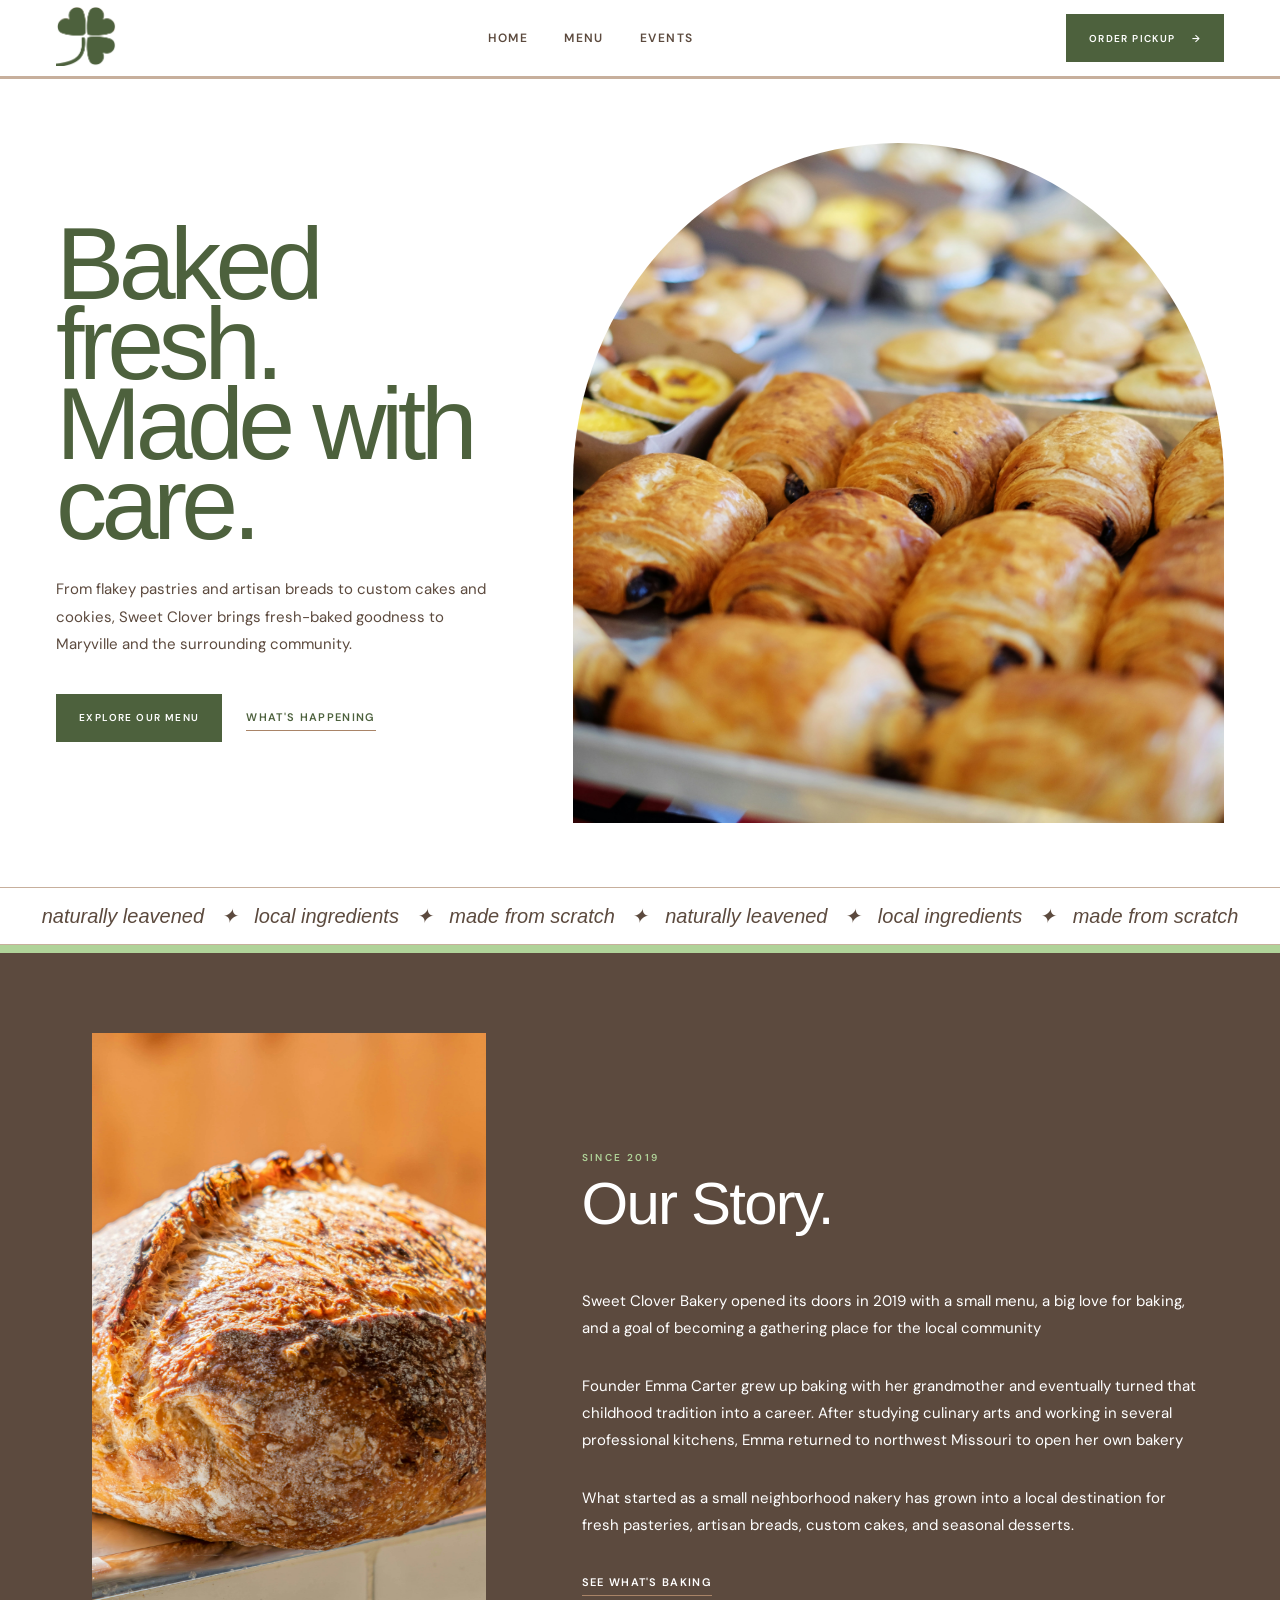
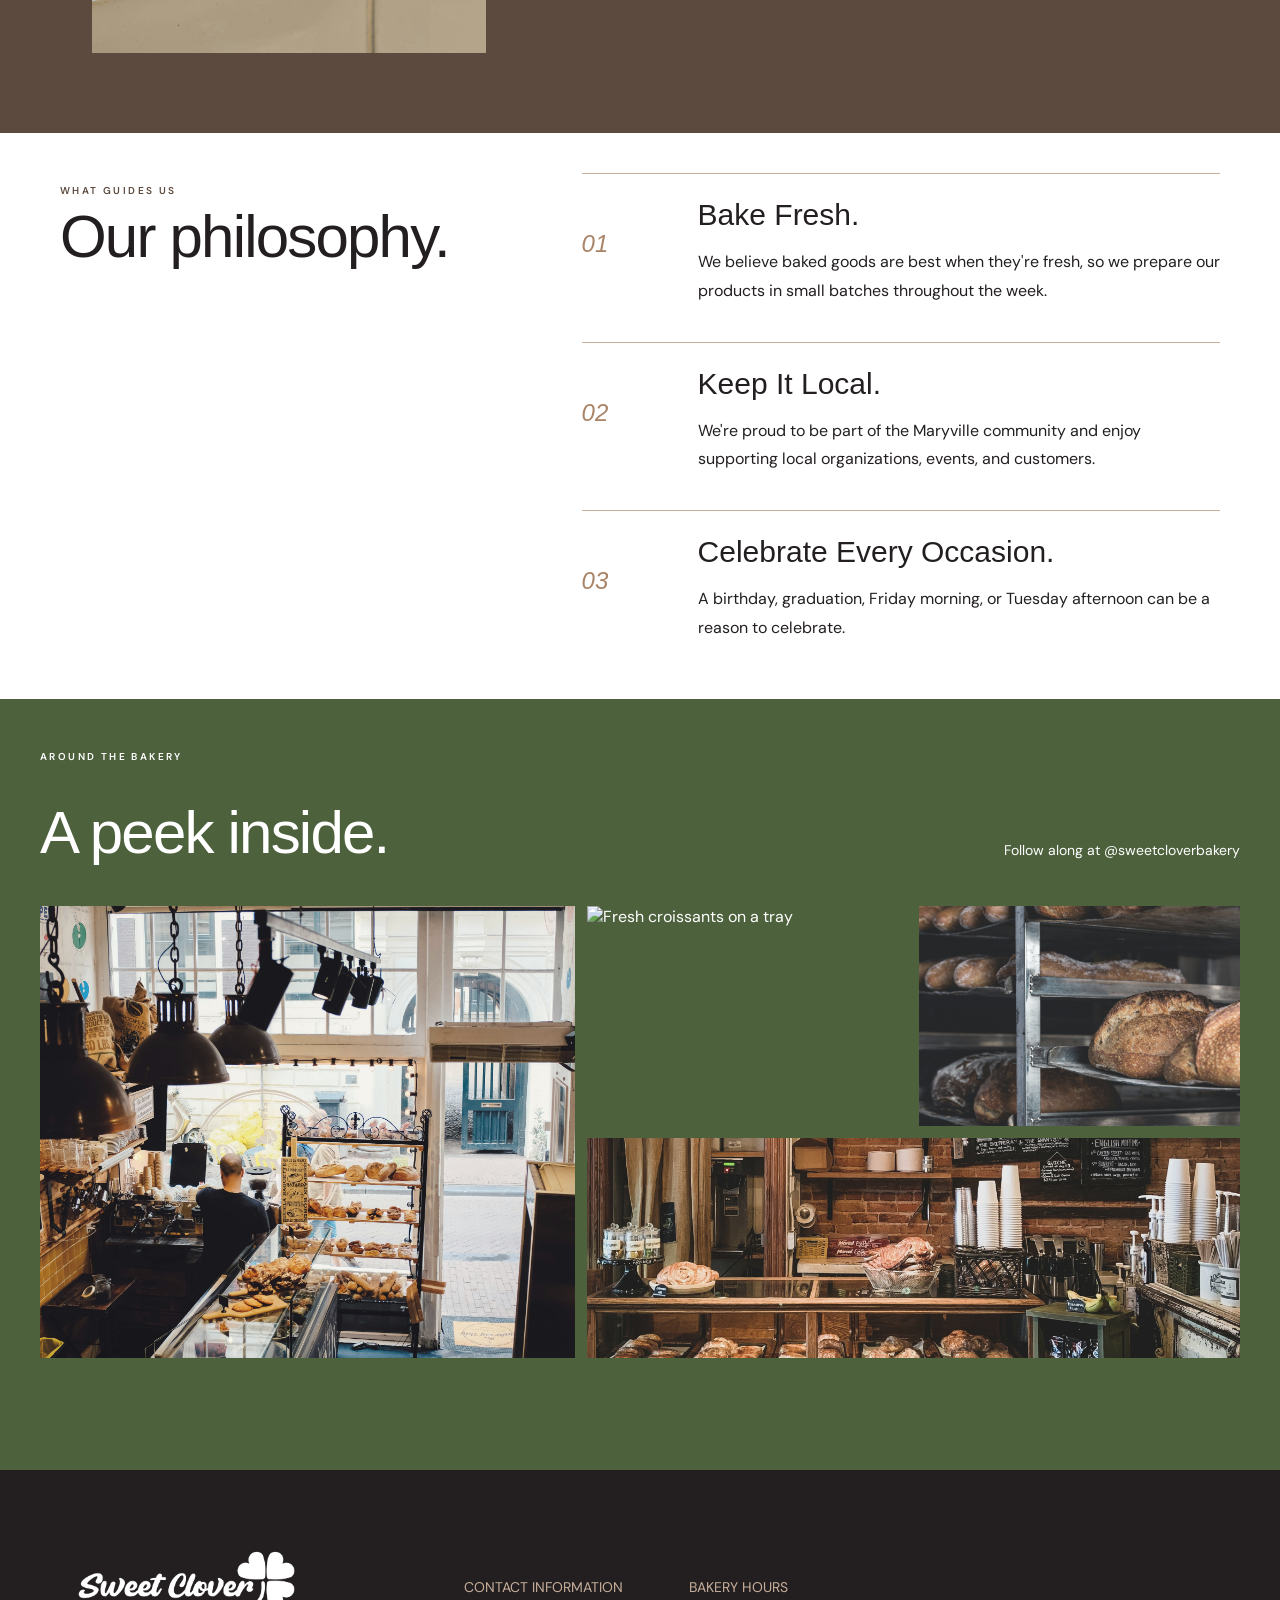
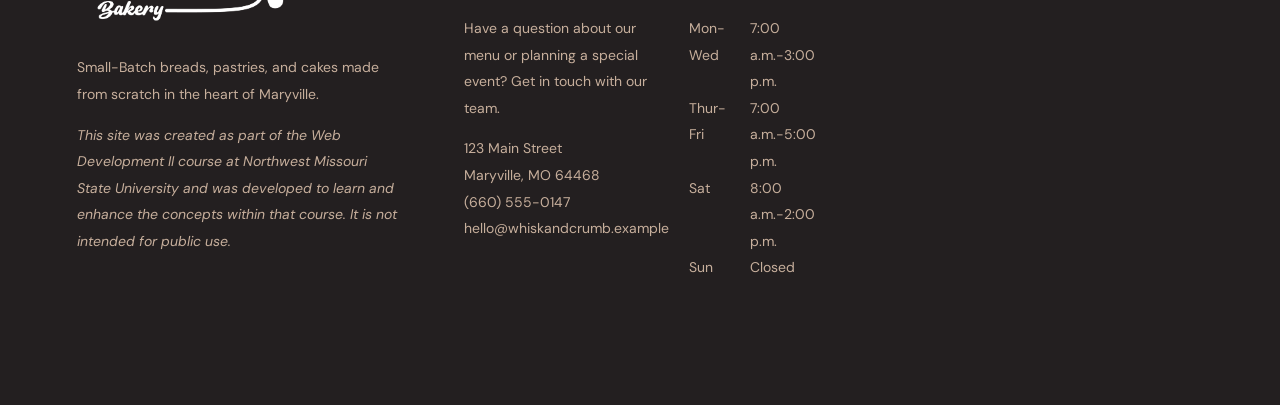
==== commit 8f1dd717: "Header Logo updated" ====
--- a/index.html
+++ b/index.html
@@ -24,7 +24,7 @@
     <header>
         <div class="headerContent">
             <a class="brand" href="index.html">
-                <img class="headerLogo" src="logos/sweetclover.png" alt="Sweet Clover Bakery" >
+                <img class="headerLogo" src="logos/SCicon.png" alt="Sweet Clover Bakery" >
 
             </a>
             <nav class="desktopNav" aria-label="Primary navigation">
--- a/styles.css
+++ b/styles.css
@@ -100,10 +100,9 @@
 }
 
 .headerLogo {
-    width: 170px;
-    height: 90px;
+    max-width: 60px;
+    height: auto;
     object-fit: cover;
-    object-position: bottom;
     padding-bottom: 5px;
 }
 
@@ -118,6 +117,11 @@
     align-items: center;
 }
 
+#scLogo {
+    max-height: 60px;
+    width: auto;
+    object-fit: cover;
+}
 
 .navLink {
     position: relative;
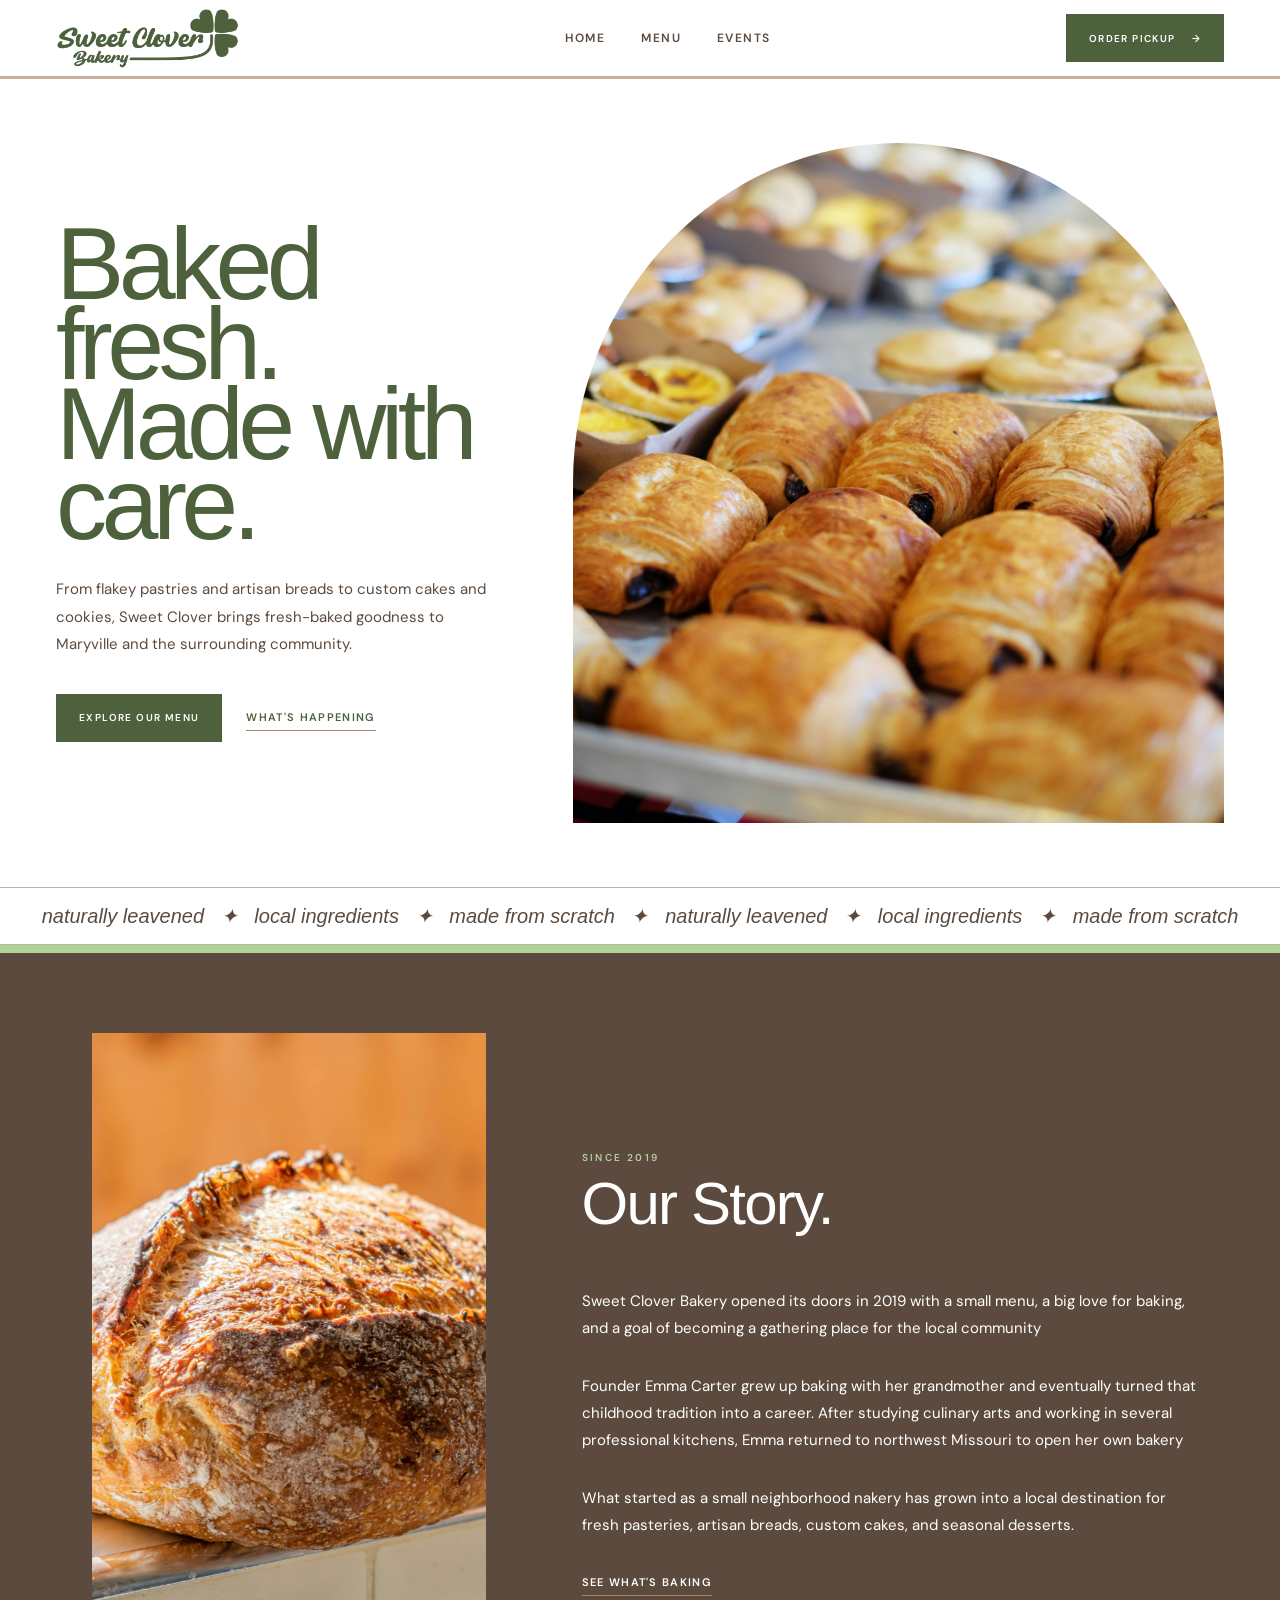
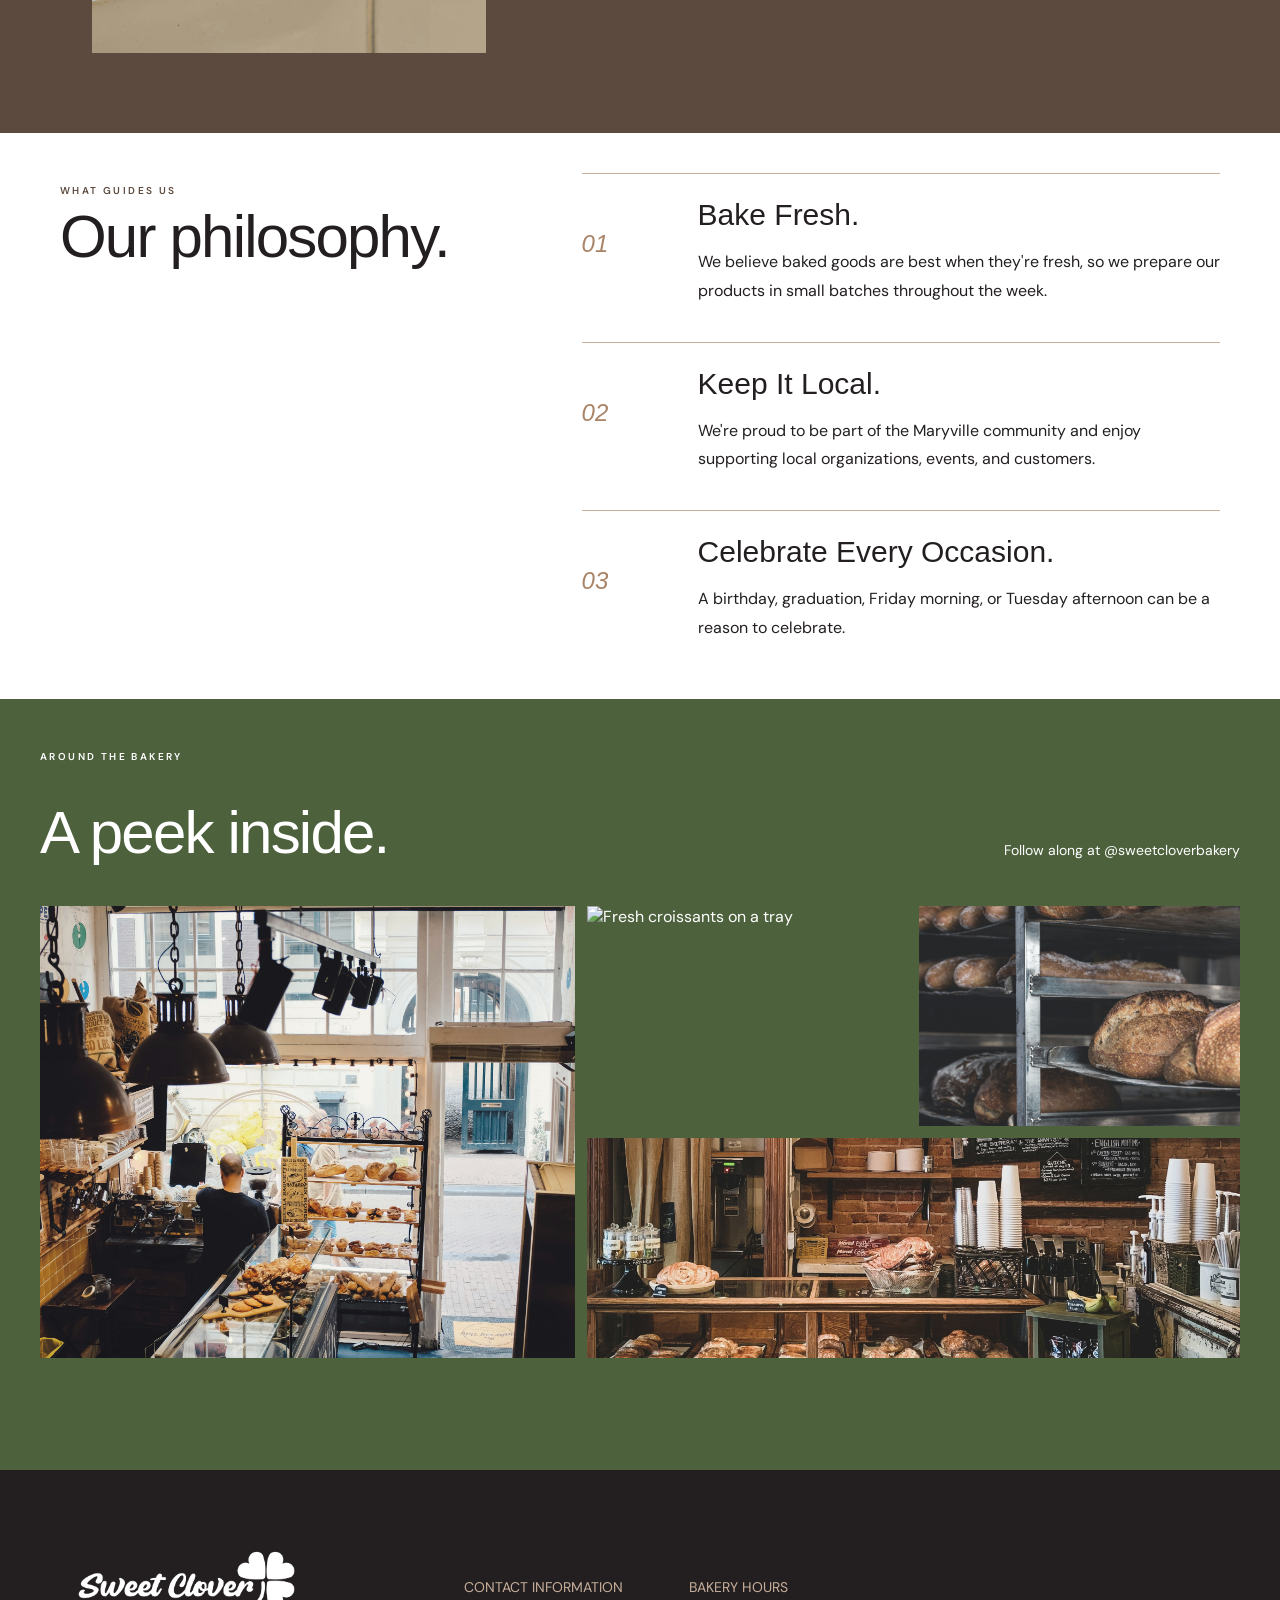
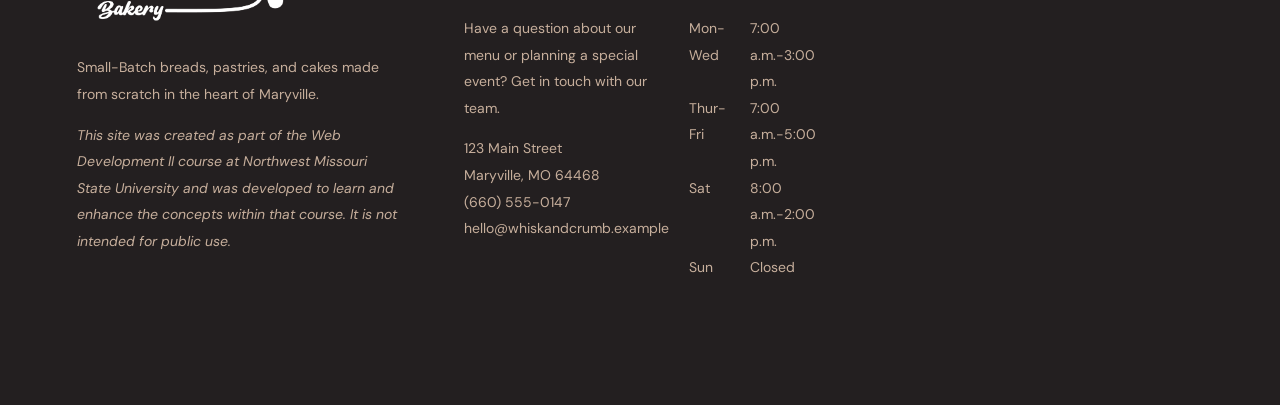
==== commit 96efe28f: "update header logo on all pages" ====
--- a/index.html
+++ b/index.html
@@ -24,8 +24,12 @@
     <header>
         <div class="headerContent">
             <a class="brand" href="index.html">
-                <img class="headerLogo" src="logos/SCicon.png" alt="Sweet Clover Bakery" >
-
+                <!-- Code sourced from W3Schools --> 
+                <picture>
+                    <source media="(max-width:509px)" srcset="logos/SCicon.png">
+                    <source media="(min-width:510px)" srcset="logos/sweetclover.png">
+                    <img id=scLogo src="sweetclover.png" alt="Sweet Clover Bakery" style="width:auto;">
+                </picture> 
             </a>
             <nav class="desktopNav" aria-label="Primary navigation">
                 <a class="activeNavLink " href="index.html">Home</a>
--- a/styles.css
+++ b/styles.css
@@ -121,6 +121,7 @@
     max-height: 60px;
     width: auto;
     object-fit: cover;
+    padding-right: 30px;
 }
 
 .navLink {
